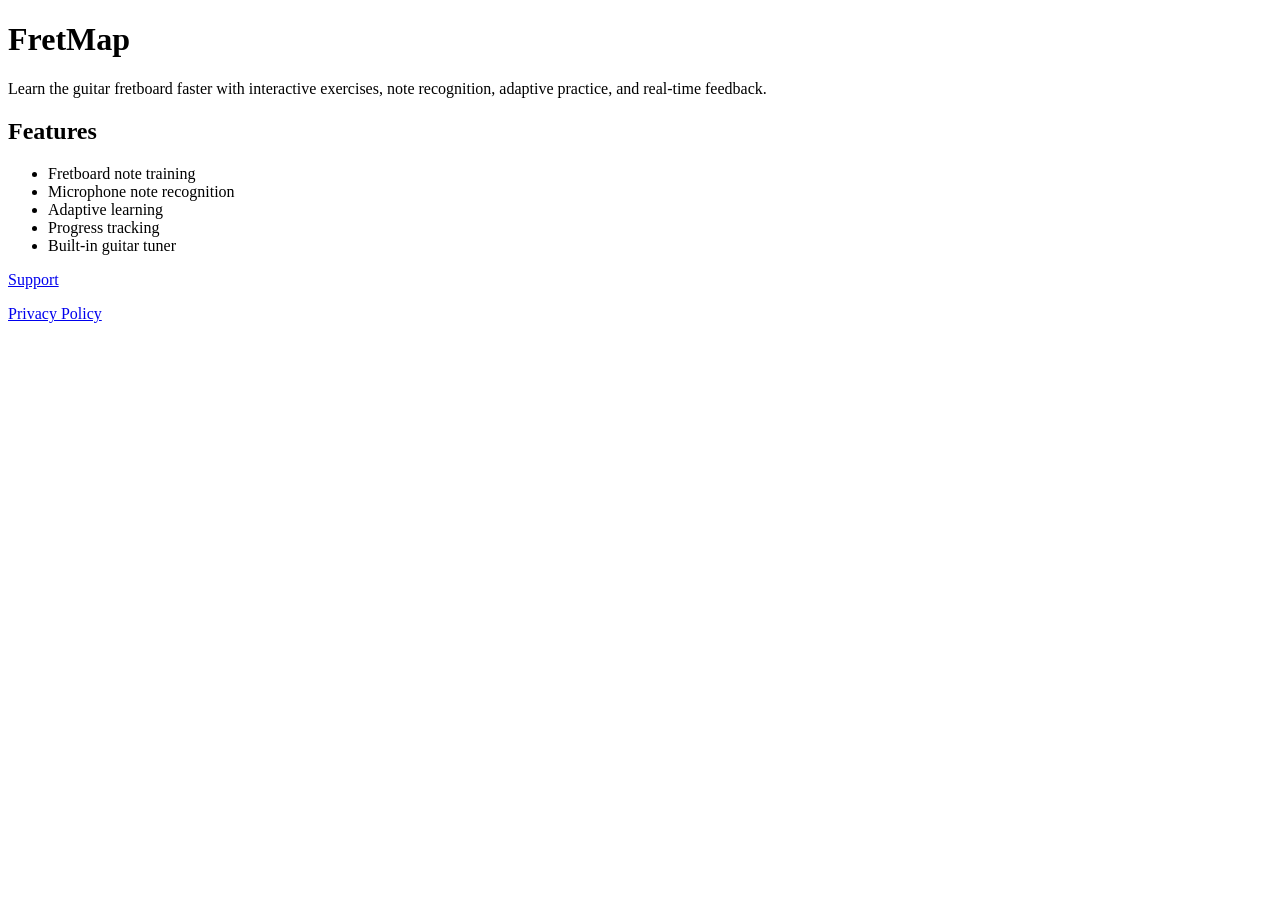
==== index.html @ db817981 "first commit" ====
<!DOCTYPE html>
<html lang="en">
<head>
    <meta charset="UTF-8">
    <meta name="viewport" content="width=device-width, initial-scale=1.0">
    <title>FretMap</title>
</head>
<body>
    <h1>FretMap</h1>

    <p>
        Learn the guitar fretboard faster with interactive exercises,
        note recognition, adaptive practice, and real-time feedback.
    </p>

    <h2>Features</h2>
    <ul>
        <li>Fretboard note training</li>
        <li>Microphone note recognition</li>
        <li>Adaptive learning</li>
        <li>Progress tracking</li>
        <li>Built-in guitar tuner</li>
    </ul>

    <p>
        <a href="support.html">Support</a>
    </p>

    <p>
        <a href="privacy.html">Privacy Policy</a>
    </p>
</body>
</html>
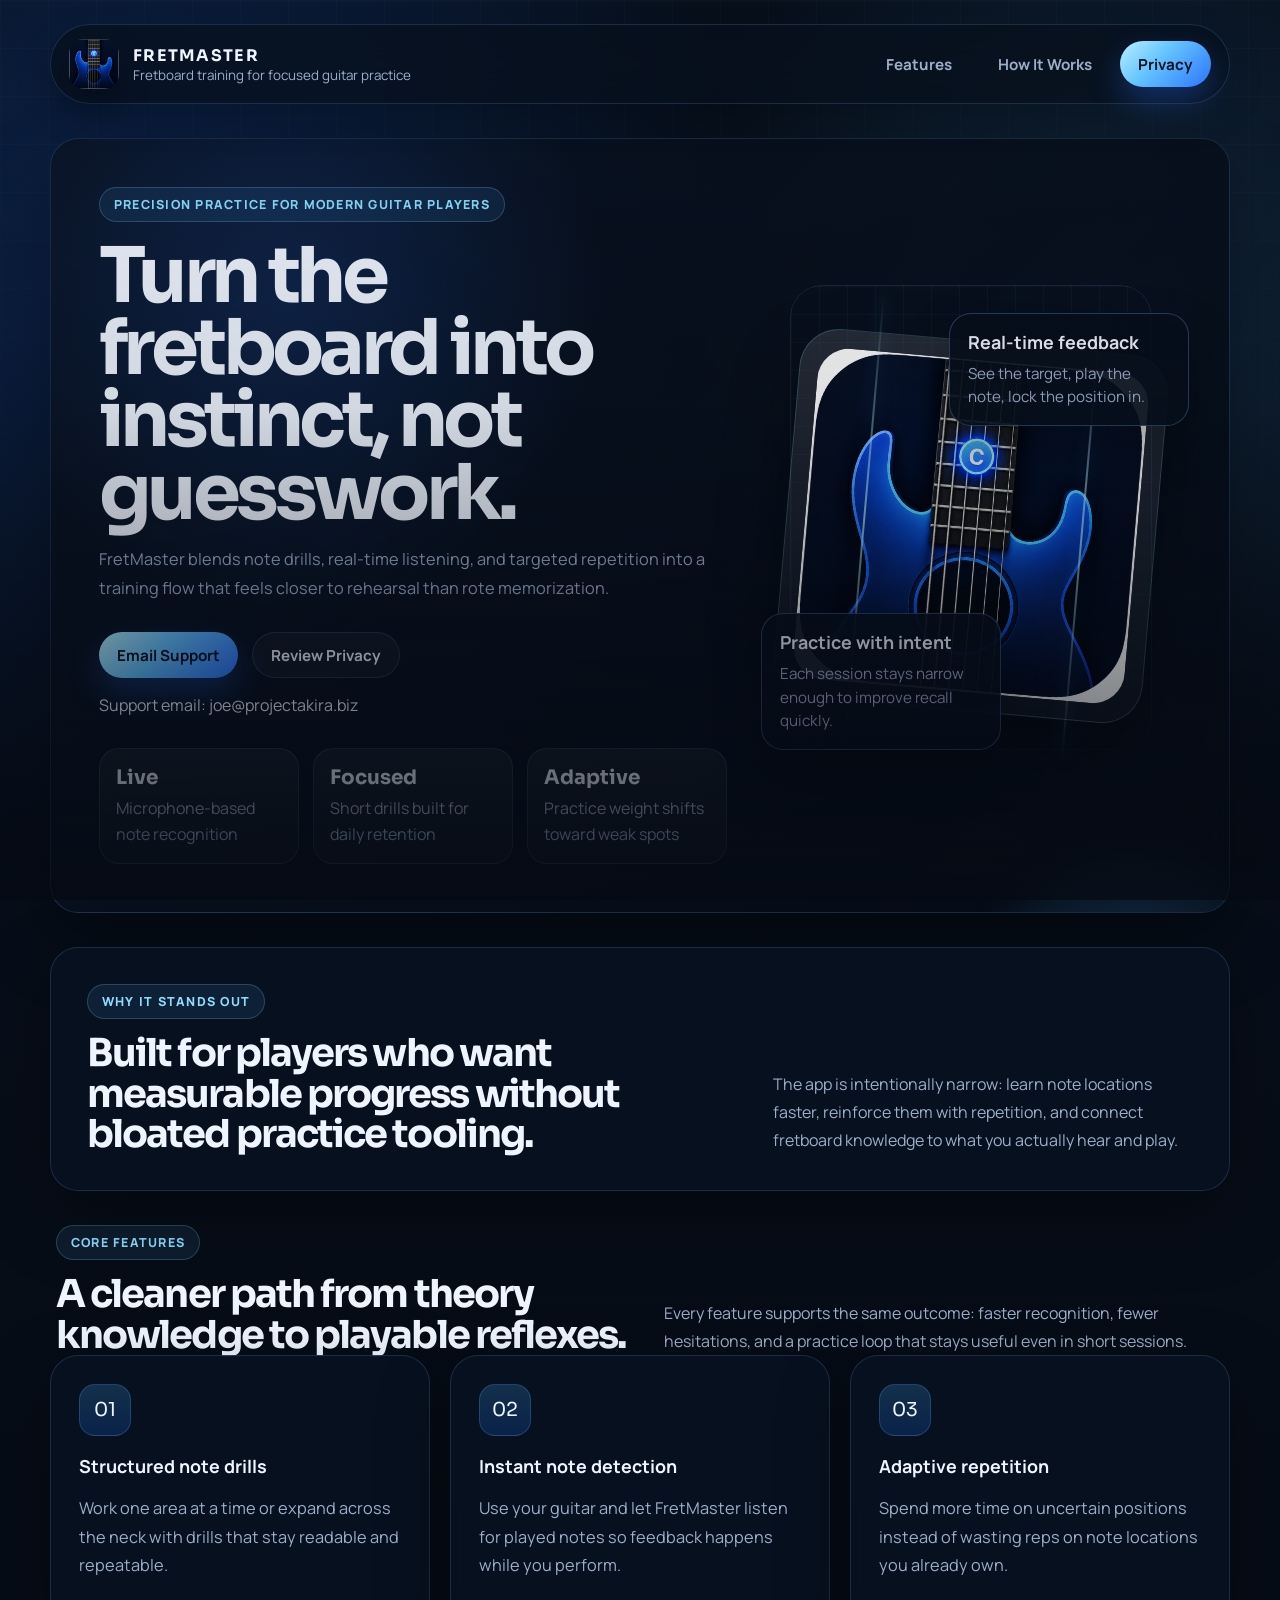
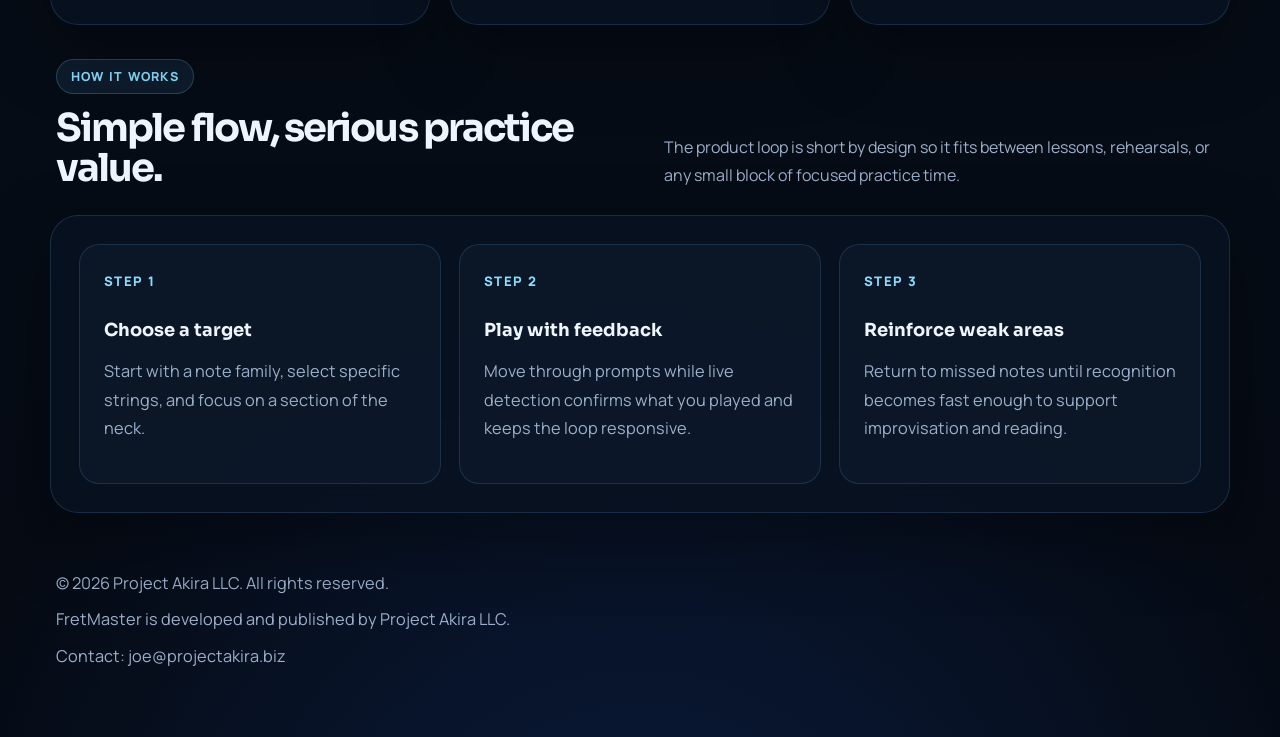
==== commit a16b52be: "Updatedc" ====
--- a/index.html
+++ b/index.html
@@ -3,31 +3,173 @@
 <head>
     <meta charset="UTF-8">
     <meta name="viewport" content="width=device-width, initial-scale=1.0">
-    <title>FretMap</title>
+    <meta name="description" content="FretMaster helps guitar players learn the fretboard with focused drills, live note detection, and adaptive practice.">
+    <title>FretMaster</title>
+    <link rel="preconnect" href="https://fonts.googleapis.com">
+    <link rel="preconnect" href="https://fonts.gstatic.com" crossorigin>
+    <link href="https://fonts.googleapis.com/css2?family=Manrope:wght@400;500;600;700;800&family=Sora:wght@500;600;700;800&display=swap" rel="stylesheet">
+    <link rel="icon" type="image/png" href="icon.png">
+    <link rel="apple-touch-icon" href="icon.png">
+    <link rel="stylesheet" href="styles.css">
 </head>
 <body>
-    <h1>FretMap</h1>
+    <div class="site-shell">
+        <header class="site-header">
+            <a class="brand" href="index.html" aria-label="FretMaster home">
+                <img class="brand-mark" src="icon.png" alt="FretMaster app icon">
+                <span class="brand-copy">
+                    <span class="brand-title">FretMaster</span>
+                    <span class="brand-subtitle">Fretboard training for focused guitar practice</span>
+                </span>
+            </a>
 
-    <p>
-        Learn the guitar fretboard faster with interactive exercises,
-        note recognition, adaptive practice, and real-time feedback.
-    </p>
+            <nav class="site-nav" aria-label="Primary">
+                <a class="nav-link" href="#features">Features</a>
+                <a class="nav-link" href="#how-it-works">How It Works</a>
+                <a class="nav-link-strong" href="privacy.html">Privacy</a>
+            </nav>
+        </header>
 
-    <h2>Features</h2>
-    <ul>
-        <li>Fretboard note training</li>
-        <li>Microphone note recognition</li>
-        <li>Adaptive learning</li>
-        <li>Progress tracking</li>
-        <li>Built-in guitar tuner</li>
-    </ul>
+        <main>
+            <section class="hero hero-home">
+                <div class="hero-copy">
+                    <span class="eyebrow">Precision practice for modern guitar players</span>
+                    <h1>Turn the fretboard into instinct, not guesswork.</h1>
+                    <p class="hero-intro">
+                        FretMaster blends note drills, real-time listening, and targeted repetition
+                        into a training flow that feels closer to rehearsal than rote memorization.
+                    </p>
 
-    <p>
-        <a href="support.html">Support</a>
-    </p>
+                    <div class="hero-actions">
+                        <a class="button" href="mailto:joe@projectakira.biz">Email Support</a>
+                        <a class="button-secondary" href="privacy.html">Review Privacy</a>
+                    </div>
 
-    <p>
-        <a href="privacy.html">Privacy Policy</a>
-    </p>
+                    <p class="hero-support-contact">
+                        Support email: <a href="mailto:joe@projectakira.biz">joe@projectakira.biz</a>
+                    </p>
+
+                    <div class="hero-signals" aria-label="Product signals">
+                        <div class="signal-card">
+                            <span class="signal-value">Live</span>
+                            <span class="signal-label">Microphone-based note recognition</span>
+                        </div>
+                        <div class="signal-card">
+                            <span class="signal-value">Focused</span>
+                            <span class="signal-label">Short drills built for daily retention</span>
+                        </div>
+                        <div class="signal-card">
+                            <span class="signal-value">Adaptive</span>
+                            <span class="signal-label">Practice weight shifts toward weak spots</span>
+                        </div>
+                    </div>
+                </div>
+
+                <div class="hero-visual hero-stage" aria-hidden="true">
+                    <div class="hero-grid"></div>
+                    <div class="hero-device-frame">
+                        <div class="hero-string hero-string-left"></div>
+                        <div class="hero-string hero-string-right"></div>
+                        <img src="icon.png" alt="">
+                    </div>
+                    <div class="hero-floating-card hero-floating-top">
+                        <strong>Real-time feedback</strong>
+                        <span>See the target, play the note, lock the position in.</span>
+                    </div>
+                    <div class="hero-floating-card hero-floating-bottom">
+                        <strong>Practice with intent</strong>
+                        <span>Each session stays narrow enough to improve recall quickly.</span>
+                    </div>
+                </div>
+            </section>
+
+            <section class="band brand-band">
+                <div>
+                    <span class="eyebrow">Why it stands out</span>
+                    <h2>Built for players who want measurable progress without bloated practice tooling.</h2>
+                </div>
+                <div class="brand-band-copy">
+                    <p>
+                        The app is intentionally narrow: learn note locations faster, reinforce them with repetition,
+                        and connect fretboard knowledge to what you actually hear and play.
+                    </p>
+                </div>
+            </section>
+
+            <section id="features">
+                <div class="section-heading">
+                    <div>
+                        <span class="eyebrow">Core Features</span>
+                        <h2>A cleaner path from theory knowledge to playable reflexes.</h2>
+                    </div>
+                    <p>
+                        Every feature supports the same outcome: faster recognition, fewer hesitations,
+                        and a practice loop that stays useful even in short sessions.
+                    </p>
+                </div>
+
+                <div class="card-grid feature-grid">
+                    <article>
+                        <div class="icon-pill">01</div>
+                        <strong class="feature-title">Structured note drills</strong>
+                        <p>Work one area at a time or expand across the neck with drills that stay readable and repeatable.</p>
+                    </article>
+
+                    <article>
+                        <div class="icon-pill">02</div>
+                        <strong class="feature-title">Instant note detection</strong>
+                        <p>Use your guitar and let FretMaster listen for played notes so feedback happens while you perform.</p>
+                    </article>
+
+                    <article>
+                        <div class="icon-pill">03</div>
+                        <strong class="feature-title">Adaptive repetition</strong>
+                        <p>Spend more time on uncertain positions instead of wasting reps on note locations you already own.</p>
+                    </article>
+                </div>
+            </section>
+
+            <section id="how-it-works" class="workflow-shell">
+                <div class="section-heading">
+                    <div>
+                        <span class="eyebrow">How It Works</span>
+                        <h2>Simple flow, serious practice value.</h2>
+                    </div>
+                    <p>
+                        The product loop is short by design so it fits between lessons, rehearsals,
+                        or any small block of focused practice time.
+                    </p>
+                </div>
+
+                <div class="timeline">
+                    <div class="timeline-step">
+                        <span class="step-index">Step 1</span>
+                        <h2>Choose a target</h2>
+                        <p>Start with a note family, select specific strings, and focus on a section of the neck.</p>
+                    </div>
+
+                    <div class="timeline-step">
+                        <span class="step-index">Step 2</span>
+                        <h2>Play with feedback</h2>
+                        <p>Move through prompts while live detection confirms what you played and keeps the loop responsive.</p>
+                    </div>
+
+                    <div class="timeline-step">
+                        <span class="step-index">Step 3</span>
+                        <h2>Reinforce weak areas</h2>
+                        <p>Return to missed notes until recognition becomes fast enough to support improvisation and reading.</p>
+                    </div>
+                </div>
+            </section>
+        </main>
+
+        <footer class="site-footer">
+            <div class="site-footer-copy">
+                <p>&copy; 2026 Project Akira LLC. All rights reserved.</p>
+                <p>FretMaster is developed and published by Project Akira LLC.</p>
+                <p>Contact: <a href="mailto:joe@projectakira.biz">joe@projectakira.biz</a></p>
+            </div>
+        </footer>
+    </div>
 </body>
 </html>
--- a/styles.css
+++ b/styles.css
@@ -0,0 +1,766 @@
+:root {
+    --bg: #07101d;
+    --bg-secondary: #0d1a2b;
+    --bg-elevated: rgba(8, 18, 33, 0.8);
+    --bg-soft: rgba(13, 26, 43, 0.82);
+    --surface: rgba(255, 255, 255, 0.05);
+    --surface-strong: rgba(255, 255, 255, 0.1);
+    --line: rgba(112, 178, 255, 0.18);
+    --line-strong: rgba(112, 178, 255, 0.3);
+    --text: #eff5ff;
+    --muted: #9cafca;
+    --accent: #4db2ff;
+    --accent-strong: #1c6dff;
+    --accent-bright: #8bddff;
+    --success: #9ce8c8;
+    --shadow: 0 26px 70px rgba(0, 0, 0, 0.34);
+    --radius-xl: 36px;
+    --radius-lg: 28px;
+    --radius-md: 20px;
+    --radius-sm: 14px;
+    --content-width: 1180px;
+}
+
+* {
+    box-sizing: border-box;
+}
+
+html {
+    scroll-behavior: smooth;
+}
+
+body {
+    margin: 0;
+    min-height: 100vh;
+    font-family: "Manrope", "Segoe UI", sans-serif;
+    color: var(--text);
+    background:
+        radial-gradient(circle at 12% 12%, rgba(28, 109, 255, 0.22), transparent 26%),
+        radial-gradient(circle at 86% 14%, rgba(77, 178, 255, 0.16), transparent 20%),
+        radial-gradient(circle at 50% 110%, rgba(19, 62, 143, 0.34), transparent 28%),
+        linear-gradient(180deg, #08101c 0%, #050a13 100%);
+}
+
+body::before,
+body::after {
+    content: "";
+    position: fixed;
+    inset: 0;
+    pointer-events: none;
+}
+
+body::before {
+    background:
+        linear-gradient(rgba(255, 255, 255, 0.03) 1px, transparent 1px),
+        linear-gradient(90deg, rgba(255, 255, 255, 0.03) 1px, transparent 1px);
+    background-size: 48px 48px;
+    mask-image: linear-gradient(180deg, rgba(0, 0, 0, 0.62), transparent 82%);
+}
+
+body::after {
+    background: linear-gradient(180deg, transparent 0%, rgba(5, 10, 19, 0.12) 45%, rgba(5, 10, 19, 0.72) 100%);
+}
+
+a {
+    color: inherit;
+    text-decoration: none;
+}
+
+img {
+    display: block;
+    max-width: 100%;
+}
+
+.site-shell {
+    position: relative;
+    width: min(calc(100% - 2rem), var(--content-width));
+    margin: 0 auto;
+    padding: 24px 0 56px;
+}
+
+.site-header {
+    position: sticky;
+    top: 16px;
+    z-index: 20;
+    display: flex;
+    align-items: center;
+    justify-content: space-between;
+    gap: 20px;
+    padding: 14px 18px;
+    background: rgba(8, 16, 29, 0.72);
+    border: 1px solid var(--line);
+    border-radius: 999px;
+    backdrop-filter: blur(18px);
+    box-shadow: 0 14px 36px rgba(0, 0, 0, 0.2);
+}
+
+.brand {
+    display: inline-flex;
+    align-items: center;
+    gap: 14px;
+    min-width: 0;
+}
+
+.brand-mark {
+    width: 50px;
+    height: 50px;
+    border-radius: 15px;
+    box-shadow: 0 16px 30px rgba(4, 10, 18, 0.44);
+}
+
+.brand-copy {
+    display: flex;
+    flex-direction: column;
+    min-width: 0;
+}
+
+.brand-title,
+h1,
+h2,
+h3 {
+    font-family: "Sora", "Manrope", sans-serif;
+}
+
+.brand-title {
+    font-size: 1rem;
+    font-weight: 700;
+    letter-spacing: 0.08em;
+    text-transform: uppercase;
+}
+
+.brand-subtitle {
+    color: var(--muted);
+    font-size: 0.84rem;
+    white-space: nowrap;
+}
+
+.site-nav {
+    display: flex;
+    align-items: center;
+    justify-content: flex-end;
+    gap: 10px;
+    flex-wrap: wrap;
+}
+
+.nav-link,
+.nav-link-strong,
+.button,
+.button-secondary {
+    display: inline-flex;
+    align-items: center;
+    justify-content: center;
+    min-height: 46px;
+    padding: 0 18px;
+    border-radius: 999px;
+    font-size: 0.95rem;
+    font-weight: 700;
+    transition: transform 180ms ease, background-color 180ms ease, border-color 180ms ease, box-shadow 180ms ease, color 180ms ease;
+}
+
+.nav-link {
+    color: var(--muted);
+}
+
+.nav-link:hover,
+.nav-link:focus-visible {
+    color: var(--text);
+    background: rgba(255, 255, 255, 0.05);
+}
+
+.nav-link-strong,
+.button {
+    color: #07111f;
+    background: linear-gradient(135deg, #b8f0ff 0%, #64c3ff 42%, #2b74ff 100%);
+    box-shadow: 0 14px 32px rgba(43, 116, 255, 0.32);
+}
+
+.button-secondary {
+    color: var(--text);
+    background: rgba(255, 255, 255, 0.04);
+    border: 1px solid var(--line);
+}
+
+.nav-link-strong:hover,
+.nav-link-strong:focus-visible,
+.button:hover,
+.button:focus-visible,
+.button-secondary:hover,
+.button-secondary:focus-visible {
+    transform: translateY(-1px);
+}
+
+main {
+    display: grid;
+    gap: 34px;
+    padding-top: 34px;
+}
+
+.panel,
+.hero,
+.card-grid article,
+.contact-card,
+.policy-card,
+.band,
+.timeline,
+.spotlight-card {
+    background: var(--bg-elevated);
+    border: 1px solid var(--line);
+    border-radius: var(--radius-lg);
+    backdrop-filter: blur(16px);
+    box-shadow: var(--shadow);
+}
+
+.hero {
+    position: relative;
+    display: grid;
+    grid-template-columns: minmax(0, 1.15fr) minmax(320px, 420px);
+    gap: 34px;
+    align-items: center;
+    padding: 48px;
+    overflow: hidden;
+}
+
+.hero-home {
+    min-height: 680px;
+    background:
+        radial-gradient(circle at 20% 20%, rgba(44, 118, 255, 0.18), transparent 28%),
+        linear-gradient(135deg, rgba(10, 19, 34, 0.96), rgba(6, 12, 22, 0.84));
+}
+
+.hero-home::after {
+    content: "";
+    position: absolute;
+    inset: auto -8% -38% auto;
+    width: 380px;
+    height: 380px;
+    border-radius: 50%;
+    background: radial-gradient(circle, rgba(77, 178, 255, 0.3), transparent 68%);
+    filter: blur(12px);
+}
+
+.hero-copy,
+.page-hero-layout {
+    position: relative;
+    z-index: 1;
+}
+
+.eyebrow,
+.spotlight-kicker {
+    display: inline-flex;
+    align-items: center;
+    gap: 10px;
+    padding: 8px 14px;
+    border-radius: 999px;
+    border: 1px solid rgba(139, 221, 255, 0.22);
+    background: rgba(77, 178, 255, 0.1);
+    color: var(--accent-bright);
+    font-size: 0.78rem;
+    font-weight: 800;
+    letter-spacing: 0.1em;
+    text-transform: uppercase;
+}
+
+.hero h1,
+.page-hero h1 {
+    margin: 18px 0 14px;
+    font-size: clamp(2.9rem, 6vw, 5.4rem);
+    line-height: 0.94;
+    letter-spacing: -0.06em;
+    max-width: 11ch;
+}
+
+.hero-intro,
+.page-hero p,
+.card-grid p,
+.contact-card p,
+.policy-card p,
+.timeline p,
+.site-footer p,
+li {
+    color: var(--muted);
+    font-size: 1.02rem;
+    line-height: 1.75;
+}
+
+.hero-actions,
+.inline-links {
+    display: flex;
+    gap: 14px;
+    flex-wrap: wrap;
+    margin-top: 30px;
+}
+
+.hero-signals {
+    display: grid;
+    grid-template-columns: repeat(3, minmax(0, 1fr));
+    gap: 14px;
+    margin-top: 32px;
+}
+
+.signal-card {
+    padding: 16px;
+    border-radius: var(--radius-md);
+    background: linear-gradient(180deg, rgba(255, 255, 255, 0.06), rgba(255, 255, 255, 0.03));
+    border: 1px solid rgba(112, 178, 255, 0.16);
+}
+
+.signal-value {
+    display: block;
+    margin-bottom: 6px;
+    font-family: "Sora", sans-serif;
+    font-size: 1.25rem;
+    font-weight: 700;
+    color: var(--text);
+}
+
+.signal-label {
+    color: var(--muted);
+    line-height: 1.6;
+}
+
+.hero-stage {
+    position: relative;
+    display: grid;
+    place-items: center;
+    min-height: 560px;
+}
+
+.hero-grid {
+    position: absolute;
+    inset: 7% 7% 10%;
+    border-radius: 32px;
+    background:
+        linear-gradient(rgba(255, 255, 255, 0.03) 1px, transparent 1px),
+        linear-gradient(90deg, rgba(255, 255, 255, 0.03) 1px, transparent 1px);
+    background-size: 28px 28px;
+    border: 1px solid rgba(112, 178, 255, 0.14);
+    mask-image: linear-gradient(180deg, rgba(0, 0, 0, 1), rgba(0, 0, 0, 0.35));
+}
+
+.hero-device-frame {
+    position: relative;
+    width: min(100%, 370px);
+    padding: 18px;
+    border-radius: 40px;
+    background: linear-gradient(180deg, rgba(255, 255, 255, 0.12), rgba(255, 255, 255, 0.03));
+    border: 1px solid rgba(139, 221, 255, 0.22);
+    box-shadow: 0 28px 64px rgba(0, 0, 0, 0.42);
+    transform: rotate(5deg);
+}
+
+.hero-device-frame img {
+    border-radius: 32px;
+}
+
+.hero-string {
+    position: absolute;
+    top: -42px;
+    bottom: -42px;
+    width: 2px;
+    background: linear-gradient(180deg, rgba(255, 255, 255, 0), rgba(173, 229, 255, 0.75), rgba(255, 255, 255, 0));
+    box-shadow: 0 0 18px rgba(77, 178, 255, 0.3);
+}
+
+.hero-string-left {
+    left: 76px;
+}
+
+.hero-string-right {
+    right: 72px;
+}
+
+.hero-floating-card {
+    position: absolute;
+    max-width: 240px;
+    padding: 16px 18px;
+    border-radius: 22px;
+    background: rgba(7, 16, 29, 0.92);
+    border: 1px solid var(--line-strong);
+    box-shadow: 0 22px 48px rgba(0, 0, 0, 0.28);
+    animation: float 6s ease-in-out infinite;
+}
+
+.hero-floating-card strong,
+.feature-title,
+.contact-card h2,
+.policy-card h2,
+.timeline h2,
+.spotlight-card h3,
+.hero-side-card h2 {
+    display: block;
+    margin-bottom: 8px;
+    font-size: 1.12rem;
+}
+
+.hero-floating-card span {
+    color: var(--muted);
+    font-size: 0.95rem;
+    line-height: 1.55;
+}
+
+.hero-floating-top {
+    top: 12%;
+    right: -2%;
+}
+
+.hero-floating-bottom {
+    left: 0;
+    bottom: 10%;
+    animation-delay: -3s;
+}
+
+.band,
+.page-hero {
+    padding: 36px;
+}
+
+.brand-band {
+    display: grid;
+    grid-template-columns: minmax(0, 1fr) minmax(260px, 420px);
+    gap: 24px;
+    align-items: end;
+}
+
+.brand-band h2,
+.section-heading h2,
+.spotlight-card h2 {
+    margin: 14px 0 0;
+    font-size: clamp(1.9rem, 3vw, 2.8rem);
+    line-height: 1.05;
+    letter-spacing: -0.05em;
+}
+
+.brand-band-copy p,
+.section-heading p {
+    margin: 0;
+    color: var(--muted);
+    line-height: 1.75;
+}
+
+.section-heading {
+    display: flex;
+    align-items: end;
+    justify-content: space-between;
+    gap: 24px;
+    padding: 0 6px;
+}
+
+.section-heading p {
+    max-width: 560px;
+}
+
+.card-grid,
+.spotlight-grid,
+.policy-summary-grid {
+    display: grid;
+    gap: 20px;
+}
+
+.card-grid {
+    grid-template-columns: repeat(3, minmax(0, 1fr));
+}
+
+.feature-grid article,
+.contact-card,
+.policy-card,
+.spotlight-card,
+.timeline {
+    padding: 28px;
+}
+
+.icon-pill {
+    width: 52px;
+    height: 52px;
+    display: grid;
+    place-items: center;
+    margin-bottom: 18px;
+    border-radius: 16px;
+    background: linear-gradient(180deg, rgba(77, 178, 255, 0.2), rgba(28, 109, 255, 0.2));
+    border: 1px solid rgba(112, 178, 255, 0.22);
+    font-family: "Sora", sans-serif;
+    font-size: 1.2rem;
+}
+
+.workflow-shell {
+    display: grid;
+    gap: 26px;
+    padding: 0;
+}
+
+.timeline {
+    display: grid;
+    grid-template-columns: repeat(3, minmax(0, 1fr));
+    gap: 18px;
+}
+
+.timeline-step {
+    padding: 24px;
+    border-radius: var(--radius-md);
+    background: var(--bg-soft);
+    border: 1px solid rgba(112, 178, 255, 0.16);
+}
+
+.step-index {
+    display: inline-flex;
+    margin-bottom: 14px;
+    color: var(--accent-bright);
+    font-size: 0.82rem;
+    font-weight: 800;
+    letter-spacing: 0.1em;
+    text-transform: uppercase;
+}
+
+.spotlight-grid {
+    grid-template-columns: 1.25fr 1fr 1fr;
+}
+
+.spotlight-card {
+    position: relative;
+    overflow: hidden;
+}
+
+.spotlight-card-wide {
+    background:
+        radial-gradient(circle at 86% 14%, rgba(77, 178, 255, 0.18), transparent 20%),
+        linear-gradient(135deg, rgba(9, 19, 35, 0.92), rgba(9, 19, 35, 0.78));
+}
+
+.spotlight-card h3,
+.spotlight-card p,
+.spotlight-card h2 {
+    margin-top: 0;
+}
+
+.page-hero-layout,
+.page-layout,
+.policy-summary-grid {
+    display: grid;
+    gap: 24px;
+}
+
+.page-hero-layout,
+.page-layout {
+    grid-template-columns: minmax(0, 1.1fr) minmax(280px, 0.78fr);
+}
+
+.page-hero h1 {
+    max-width: 12ch;
+}
+
+.hero-side-card {
+    align-self: stretch;
+    padding: 28px;
+    border-radius: var(--radius-md);
+    background: linear-gradient(180deg, rgba(255, 255, 255, 0.08), rgba(255, 255, 255, 0.03));
+    border: 1px solid rgba(112, 178, 255, 0.18);
+}
+
+.hero-side-card p {
+    margin-bottom: 20px;
+}
+
+.stack {
+    display: grid;
+    gap: 24px;
+}
+
+.support-layout,
+.privacy-layout {
+    align-items: start;
+}
+
+.contact-list,
+.policy-list {
+    margin: 0;
+    padding-left: 20px;
+}
+
+.contact-list li,
+.policy-list li {
+    margin-bottom: 10px;
+}
+
+.support-template {
+    display: grid;
+    gap: 10px;
+    margin-top: 18px;
+    padding: 18px;
+    border-radius: var(--radius-md);
+    background: rgba(255, 255, 255, 0.04);
+    border: 1px solid rgba(112, 178, 255, 0.14);
+}
+
+.support-template p,
+.mini-steps p {
+    margin: 0;
+}
+
+.mini-steps {
+    display: grid;
+    gap: 18px;
+}
+
+.mini-steps div {
+    padding: 16px;
+    border-radius: var(--radius-md);
+    background: rgba(255, 255, 255, 0.04);
+    border: 1px solid rgba(112, 178, 255, 0.12);
+}
+
+.policy-summary-grid {
+    grid-template-columns: repeat(3, minmax(0, 1fr));
+}
+
+.policy-summary-card h2 {
+    margin-top: 12px;
+}
+
+.notice {
+    display: inline-flex;
+    align-items: center;
+    gap: 10px;
+    padding: 10px 14px;
+    border-radius: 999px;
+    background: rgba(156, 232, 200, 0.1);
+    color: var(--success);
+    border: 1px solid rgba(156, 232, 200, 0.18);
+    font-weight: 700;
+}
+
+.site-footer {
+    margin-top: 30px;
+    padding: 26px 6px 10px;
+    display: block;
+}
+
+.site-footer-copy {
+    display: grid;
+    gap: 8px;
+}
+
+.site-footer-copy p {
+    margin: 0;
+}
+
+.site-footer a {
+    color: var(--muted);
+}
+
+.site-footer a:hover,
+.site-footer a:focus-visible {
+    color: var(--text);
+}
+
+@keyframes float {
+    0%,
+    100% {
+        transform: translateY(0);
+    }
+
+    50% {
+        transform: translateY(-10px);
+    }
+}
+
+@media (max-width: 1080px) {
+    .hero,
+    .brand-band,
+    .page-hero-layout,
+    .page-layout,
+    .timeline,
+    .spotlight-grid,
+    .policy-summary-grid {
+        grid-template-columns: 1fr;
+    }
+
+    .hero-signals,
+    .card-grid {
+        grid-template-columns: 1fr;
+    }
+
+    .section-heading,
+    .site-footer,
+    .site-header {
+        align-items: flex-start;
+    }
+
+    .site-header {
+        position: static;
+        border-radius: 30px;
+        flex-direction: column;
+    }
+
+    .site-nav {
+        width: 100%;
+        display: grid;
+        grid-template-columns: repeat(2, minmax(0, 1fr));
+        justify-content: stretch;
+    }
+
+    .nav-link,
+    .nav-link-strong {
+        width: 100%;
+    }
+
+    .hero {
+        padding: 34px;
+    }
+
+    .hero-stage {
+        min-height: 460px;
+    }
+
+    .hero-device-frame {
+        transform: none;
+    }
+}
+
+@media (max-width: 720px) {
+    .site-shell {
+        width: min(calc(100% - 1rem), var(--content-width));
+        padding-top: 12px;
+    }
+
+    .hero,
+    .band,
+    .page-hero,
+    .feature-grid article,
+    .contact-card,
+    .policy-card,
+    .spotlight-card,
+    .timeline {
+        padding: 22px;
+    }
+
+    .brand-subtitle {
+        white-space: normal;
+    }
+
+    .hero h1,
+    .page-hero h1 {
+        font-size: clamp(2.3rem, 11vw, 3.6rem);
+    }
+
+    .site-nav {
+        grid-template-columns: 1fr;
+    }
+
+    .hero-stage {
+        min-height: 380px;
+    }
+
+    .hero-floating-card {
+        position: static;
+        max-width: none;
+        margin-top: 14px;
+        animation: none;
+    }
+
+    .hero-string {
+        display: none;
+    }
+
+    .workflow-shell {
+        padding: 0;
+    }
+}
